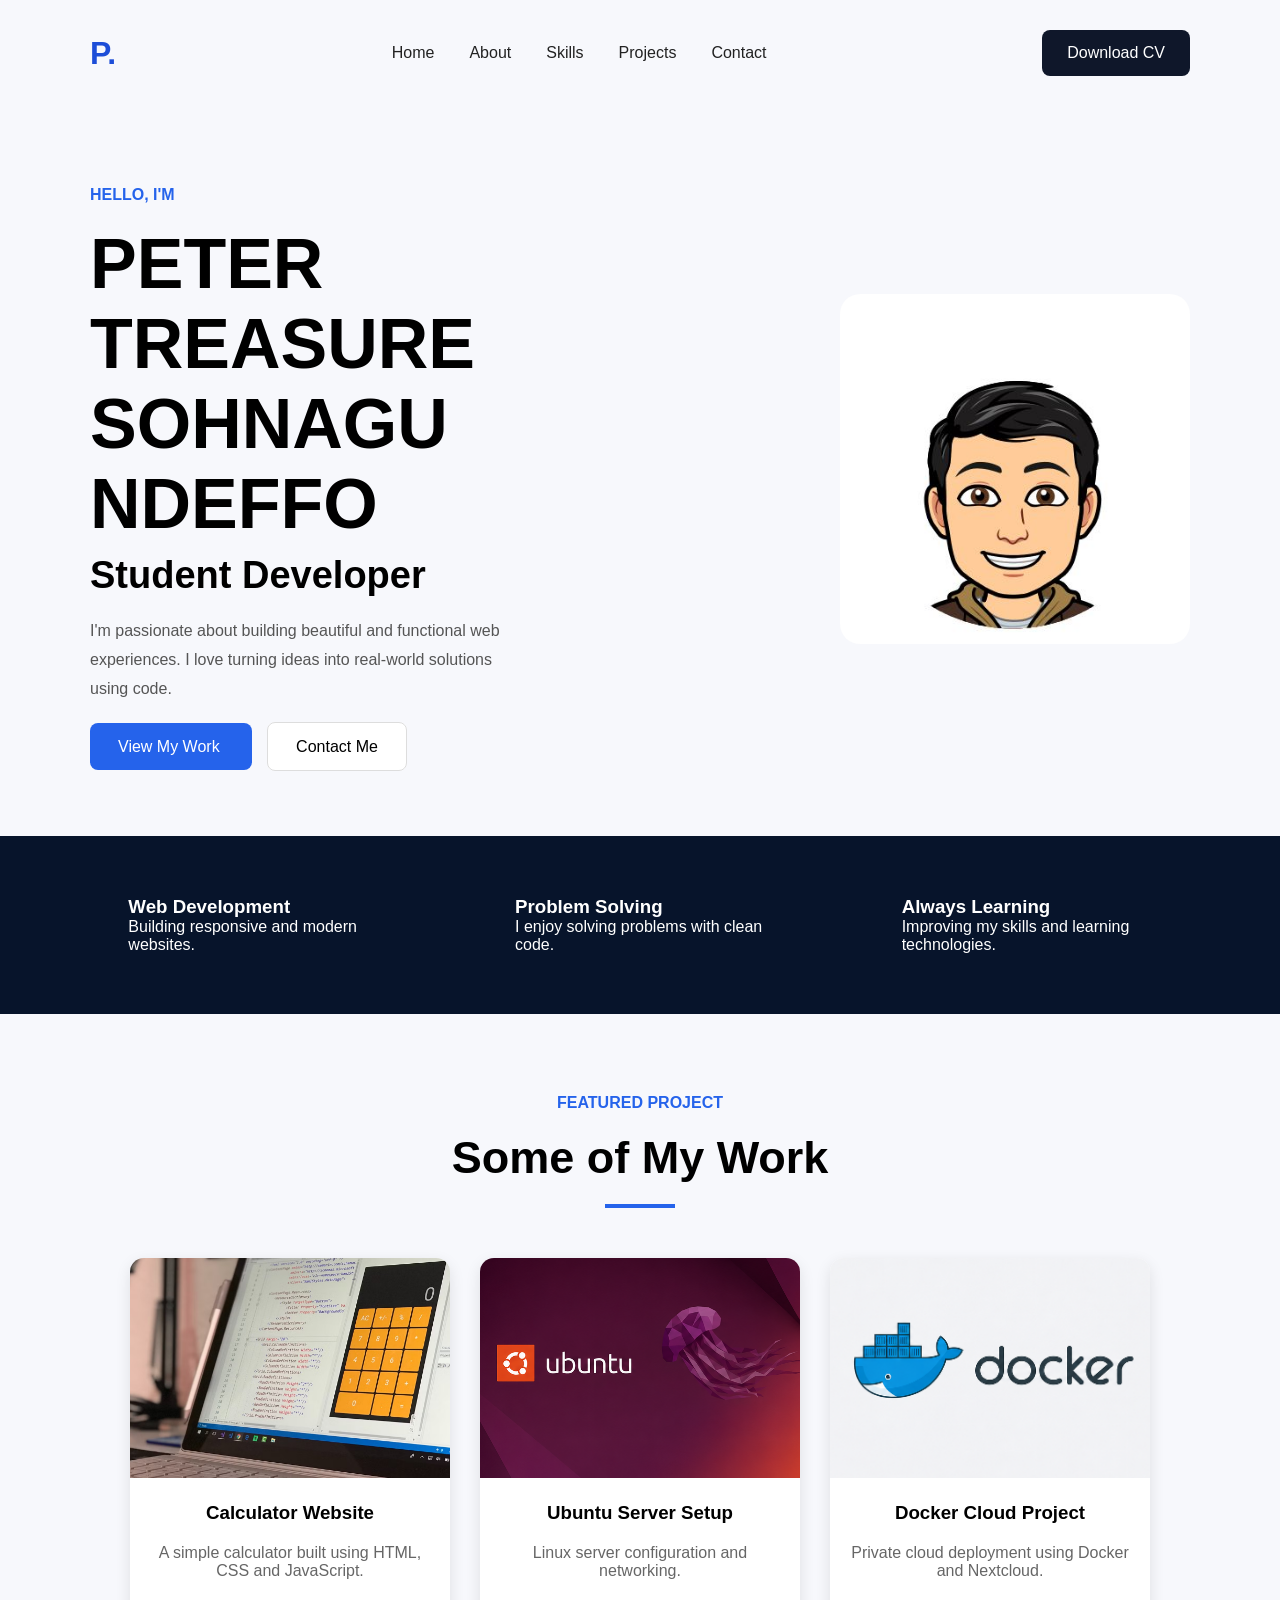
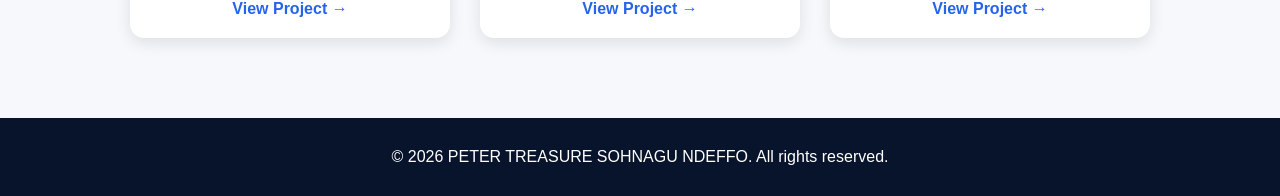
==== index.html @ 87a49a20 "Add files via upload" ====
<!DOCTYPE html>
<html lang="en">
<head>
    <meta charset="UTF-8">
    <meta name="viewport" content="width=device-width, initial-scale=1.0">
    <title>PETER TREASURE SOHNAGU NDEFFO| Portfolio</title>
    <link rel="stylesheet" href="style.css">
</head>
<body>

    <!-- NAVBAR -->
    <header>
        <nav class="navbar">
            <div class="logo">P.</div>

            <ul class="nav-links">
                <li><a class="active" href="index.html">Home</a></li>
                <li><a href="about.html">About</a></li>
                <li><a href="skills.html">Skills</a></li>
                <li><a href="projects.html">Projects</a></li>
                <li><a href="contact.html">Contact</a></li>
            </ul>

                   <a href="PETER_TREASURE_SOHNAGU_NDEFFO_CV.pdf"
download
class="cv-btn">
    Download CV
</a>
        </nav>
    </header>

    <!-- HERO SECTION -->
    <section class="hero">

        <div class="hero-text">

            <p class="hello">
                HELLO, I'M
            </p>

            <h1>
               PETER TREASURE SOHNAGU NDEFFO
            </h1>

            <h2>
                Student Developer
            </h2>

            <p class="description">
                I'm passionate about building beautiful and functional
                web experiences. I love turning ideas into real-world
                solutions using code.
            </p>

            <div class="buttons">
                <a href="projects.html" class="blue-btn">
                    View My Work
                </a>

                <a href="contact.html" class="white-btn">
                    Contact Me
                </a>
            </div>

        </div>

        <!-- PROFILE IMAGE -->
        <div class="hero-image">

            <div class="circle-bg"></div>

            <img src="images/profile.jpg" alt="Profile">

            <div class="blue-dot"></div>

        </div>

    </section>

    <!-- FEATURE SECTION -->
    <section class="features">

        <div class="feature-box">
            <h3>Web Development</h3>
            <p>
                Building responsive and modern websites.
            </p>
        </div>

        <div class="feature-box">
            <h3>Problem Solving</h3>
            <p>
                I enjoy solving problems with clean code.
            </p>
        </div>

        <div class="feature-box">
            <h3>Always Learning</h3>
            <p>
                Improving my skills and learning technologies.
            </p>
        </div>

    </section>

    <!-- MY WORK -->
    <section class="work">

        <p class="featured">
            FEATURED PROJECT
        </p>

        <h2>
            Some of My Work
        </h2>

        <div class="line"></div>

        <div class="cards">

            <div class="card">
                <img src="images\calculator.avif">

                <h3>Calculator Website</h3>

                <p>
                    A simple calculator built using
                    HTML, CSS and JavaScript.
                </p>

                <a href="projects.html">
                    View Project →
                </a>
            </div>

            <div class="card">
                <img src="images\ubuntu.jpg.png">

                <h3>Ubuntu Server Setup</h3>

                <p>
                    Linux server configuration
                    and networking.
                </p>

                <a href="projects.html">
                    View Project →
                </a>
            </div>

            <div class="card">
                <img src="docker.jpg.png">

                <h3>Docker Cloud Project</h3>

                <p>
                    Private cloud deployment
                    using Docker and Nextcloud.
                </p>

                <a href="projects.html">
                    View Project →
                </a>
            </div>

        </div>

    </section>

    <!-- FOOTER -->
    <footer>
        <p>
            © 2026 PETER TREASURE SOHNAGU NDEFFO. All rights reserved.
        </p>
    </footer>

</body>
</html>
---- style.css ----
*{
    margin:0;
    padding:0;
    box-sizing:border-box;
    font-family:Arial, sans-serif;
}

body{
    background:#f7f8fc;
}

/* NAVBAR */

.navbar{
    display:flex;
    justify-content:space-between;
    align-items:center;
    padding:30px 90px;
}

.logo{
    font-size:32px;
    font-weight:bold;
    color:#1d4ed8;
}

.nav-links{
    display:flex;
    list-style:none;
    gap:35px;
}

.nav-links a{
    text-decoration:none;
    color:#222;
    font-weight:500;
    position:relative;
    transition:0.3s ease;
    padding-bottom:5px;
}

/* HOVER EFFECT */

.nav-links a:hover{
    color:#2563eb;
}

/* UNDERLINE ANIMATION */

.nav-links a::after{
    content:'';
    position:absolute;
    left:0;
    bottom:0;
    width:0%;
    height:2px;
    background:#2563eb;
    transition:0.3s ease;
}

.nav-links a:hover::after{
    width:100%;
}

/* ACTIVE PAGE */

.active{
    color:#2563eb;
}

.active::after{
    width:100%;

}

.active{
    color:#2563eb;
}

.cv-btn{
    background:#0f172a;
    color:white;
    border:none;
    padding:14px 25px;
    border-radius:8px;
    cursor:pointer;
    transition:0.3s ease;
    text-decoration: none;
}

/* HOVER EFFECT */

.cv-btn:hover{
    background:#2563eb;
    transform:translateY(-3px);
    box-shadow:0 8px 20px rgba(37,99,235,0.3);
}

/* HERO */

.hero{
    display:flex;
    justify-content:space-between;
    align-items:center;
    padding:80px 90px;
}

.hero-text{
    width:50%;
}

.hello{
    color:#2563eb;
    font-weight:bold;
    margin-bottom:20px;
}

.hero h1{
    font-size:70px;
    margin-bottom:10px;
}

.hero h2{
    font-size:38px;
    margin-bottom:20px;
}

.description{
    color:#555;
    line-height:1.8;
    width:80%;
}

.buttons{
    margin-top:35px;
}

.blue-btn{
    background:#2563eb;
    color:white;
    text-decoration:none;
    padding:15px 28px;
    border-radius:8px;
    margin-right:15px;
}

.white-btn{
    background:white;
    border:1px solid #ddd;
    text-decoration:none;
    color:black;
    padding:15px 28px;
    border-radius:8px;
}

.hero-image{
    position:relative;
}

.circle-bg{
    width:350px;
    height:350px;
    background:#e5e7eb;
    border-radius:50%;
    position:absolute;
}

.hero-image img{
    width:350px;
    position:relative;
    z-index:2;
    border-radius:20px;
}

.blue-dot{
    width:22px;
    height:22px;
    background:#2563eb;
    border-radius:50%;
    position:absolute;
    right:0;
    bottom:20px;
}

/* FEATURES */

.features{
    background:#07142b;
    color:white;
    display:flex;
    justify-content:space-around;
    padding:60px;
}

.feature-box{
    width:250px;
}

/* WORK */

.work{
    text-align:center;
    padding:80px;
}

.featured{
    color:#2563eb;
    font-weight:bold;
}

.work h2{
    font-size:45px;
    margin:20px 0;
}

.line{
    width:70px;
    height:4px;
    background:#2563eb;
    margin:auto;
}

.cards{
    display:flex;
    gap:30px;
    margin-top:50px;
    justify-content:center;
}

.card{
    background:white;
    width:320px;
    border-radius:14px;
    overflow:hidden;
    box-shadow:0 5px 15px rgba(0,0,0,0.1);
}

.card img{
    width:100%;
    height:220px;
    object-fit:cover;
}

.card h3{
    padding:20px;
}

.card p{
    padding:0 20px;
    color:#666;
}

.card a{
    display:block;
    padding:20px;
    text-decoration:none;
    color:#2563eb;
    font-weight:bold;
}

/* FOOTER */

footer{
    background:#07142b;
    color:white;
    text-align:center;
    padding:30px;
}

/* ABOUT PAGE */

.about-page{
    display:flex;
    justify-content:space-between;
    align-items:center;
    padding:100px 90px;
    gap:80px;
}

.about-image{
    width:40%;
}

.about-image img{
    width:100%;
    border-radius:20px;
    box-shadow:0 5px 20px rgba(0,0,0,0.15);
}

.about-content{
    width:50%;
}

.section-title{
    color:#2563eb;
    font-weight:bold;
    margin-bottom:15px;
}

.about-content h1{
    font-size:50px;
}

.line-left{
    width:80px;
    height:4px;
    background:#2563eb;
    margin:20px 0;
}

.about-text{
    color:#555;
    line-height:1.9;
    margin-bottom:20px;
}

.about-cards{
    display:flex;
    gap:20px;
    margin-top:35px;
}

.info-card{
    background:white;
    padding:30px;
    border-radius:15px;
    box-shadow:0 5px 15px rgba(0,0,0,0.1);
    width:220px;
    transition:0.3s;
}

.info-card:hover{
    transform:translateY(-6px);
}

.info-card h3{
    margin-bottom:10px;
}
/* SKILLS PAGE */

.skills-page{
    padding:100px 90px;
    text-align:center;
}

.skills-header h1{
    font-size:50px;
    margin-top:10px;
}

.line-center{
    width:90px;
    height:4px;
    background:#2563eb;
    margin:20px auto;
}

.skills-description{
    color:#666;
    width:60%;
    margin:auto;
    line-height:1.8;
}

.skills-grid{
    display:grid;
    grid-template-columns:repeat(3,1fr);
    gap:30px;
    margin-top:70px;
}

.skill-card{
    background:white;
    padding:40px;
    border-radius:18px;
    box-shadow:0 5px 15px rgba(0,0,0,0.08);
    transition:0.3s ease;
}

.skill-card:hover{
    transform:translateY(-10px);
    box-shadow:0 10px 20px rgba(37,99,235,0.15);
}

.skill-card h3{
    font-size:28px;
    margin-bottom:15px;
    color:#2563eb;
}

.skill-card p{
    color:#666;
}
/* PROJECTS PAGE */

.projects-page{
    padding:100px 90px;
}

.projects-header{
    text-align:center;
}

.projects-header h1{
    font-size:50px;
    margin-top:10px;
}

.projects-description{
    color:#666;
    width:60%;
    margin:auto;
    line-height:1.8;
}

.projects-grid{
    display:grid;
    grid-template-columns:repeat(auto-fit, minmax(320px,1fr));
    gap:35px;
    margin-top:60px;
}

.project-card{
    background:white;
    border-radius:18px;
    overflow:hidden;
    box-shadow:0 5px 15px rgba(0,0,0,0.08);
    transition:0.3s ease;
}

.project-card:hover{
    transform:translateY(-10px);
    box-shadow:0 10px 25px rgba(37,99,235,0.15);
}

.project-card img{
    width:100%;
    height:240px;
    object-fit:cover;
}

.project-content{
    padding:25px;
}

.project-content h3{
    margin-bottom:15px;
}

.project-content p{
    color:#666;
    line-height:1.8;
}

.tech-stack{
    margin:20px 0;
}

.tech-stack span{
    background:#e0ebff;
    color:#2563eb;
    padding:8px 14px;
    border-radius:20px;
    font-size:14px;
    margin-right:8px;
}

.project-buttons{
    display:flex;
    gap:15px;
  
}

.live-btn{
    background:#2563eb;
    color:white;
    border:none;
    padding:12px 18px;
    border-radius:8px;
    cursor:pointer;
    transition:0.3s;
    text-decoration: none;
}

.live-btn:hover{
    background:#1d4ed8;
    transform:translateY(-3px);
}

.code-btn{
    background:white;
    border:1px solid #ccc;
    color: #1d4ed8;
    padding:12px 18px;
    border-radius:8px;
    cursor:pointer;
    transition:0.3s;
    text-decoration: none;
}

.code-btn:hover{
    background:#0f172a;
    color:white;
}
/* CONTACT PAGE */

.contact-page{
    display:flex;
    justify-content:space-between;
    gap:70px;
    padding:100px 90px;
}

.contact-left{
    width:45%;
}

.contact-left h1{
    font-size:50px;
}

.contact-description{
    color:#666;
    margin-top:20px;
    line-height:1.8;
}

.contact-info{
    margin-top:40px;
}

.contact-box{
    display:flex;
    align-items:center;
    gap:20px;
    background:white;
    padding:20px;
    border-radius:15px;
    margin-bottom:20px;
    box-shadow:0 5px 15px rgba(0,0,0,0.08);
    transition:0.3s;
}

.contact-box:hover{
    transform:translateX(8px);
}

.contact-box i{
    font-size:22px;
    color:#2563eb;
}

.contact-right{
    width:50%;
}

form{
    background:white;
    padding:40px;
    border-radius:20px;
    box-shadow:0 5px 15px rgba(0,0,0,0.08);
}

form input,
form textarea{
    width:100%;
    padding:18px;
    border:1px solid #ddd;
    border-radius:10px;
    margin-bottom:20px;
    font-size:16px;
}

.send-btn{
    background:#2563eb;
    color:white;
    border:none;
    padding:16px 30px;
    border-radius:10px;
    cursor:pointer;
    transition:0.3s;
}

.send-btn:hover{
    background:#1d4ed8;
    transform:translateY(-3px);
}
/* SINGLE PROJECT PAGE */

.single-project{
    padding:80px 90px;
}

.back-link{
    text-decoration:none;
    color:#2563eb;
    font-weight:600;
}

.single-project h1{
    text-align:center;
    font-size:45px;
    margin-top:20px;
}

.project-layout{
    display:flex;
    gap:50px;
    margin-top:50px;
}

.project-images{
    flex:1;
}

.main-image{
    width:100%;
    border-radius:20px;
    box-shadow:0 5px 15px
    rgba(0,0,0,0.1);
}

.thumbnail-gallery{
    display:flex;
    gap:15px;
    margin-top:20px;
}

.thumbnail-gallery img{
    width:120px;
    height:80px;
    object-fit:cover;
    border-radius:10px;
    cursor:pointer;
    transition:0.3s;
}

.thumbnail-gallery img:hover{
    transform:scale(1.05);
}

.project-info{
    flex:1;
}

.project-info h3{
    margin-top:25px;
    margin-bottom:15px;
}

.project-info p{
    color:#555;
    line-height:1.8;
}

.feature-list{
    padding-left:20px;
}

.feature-list li{
    margin-bottom:12px;
}
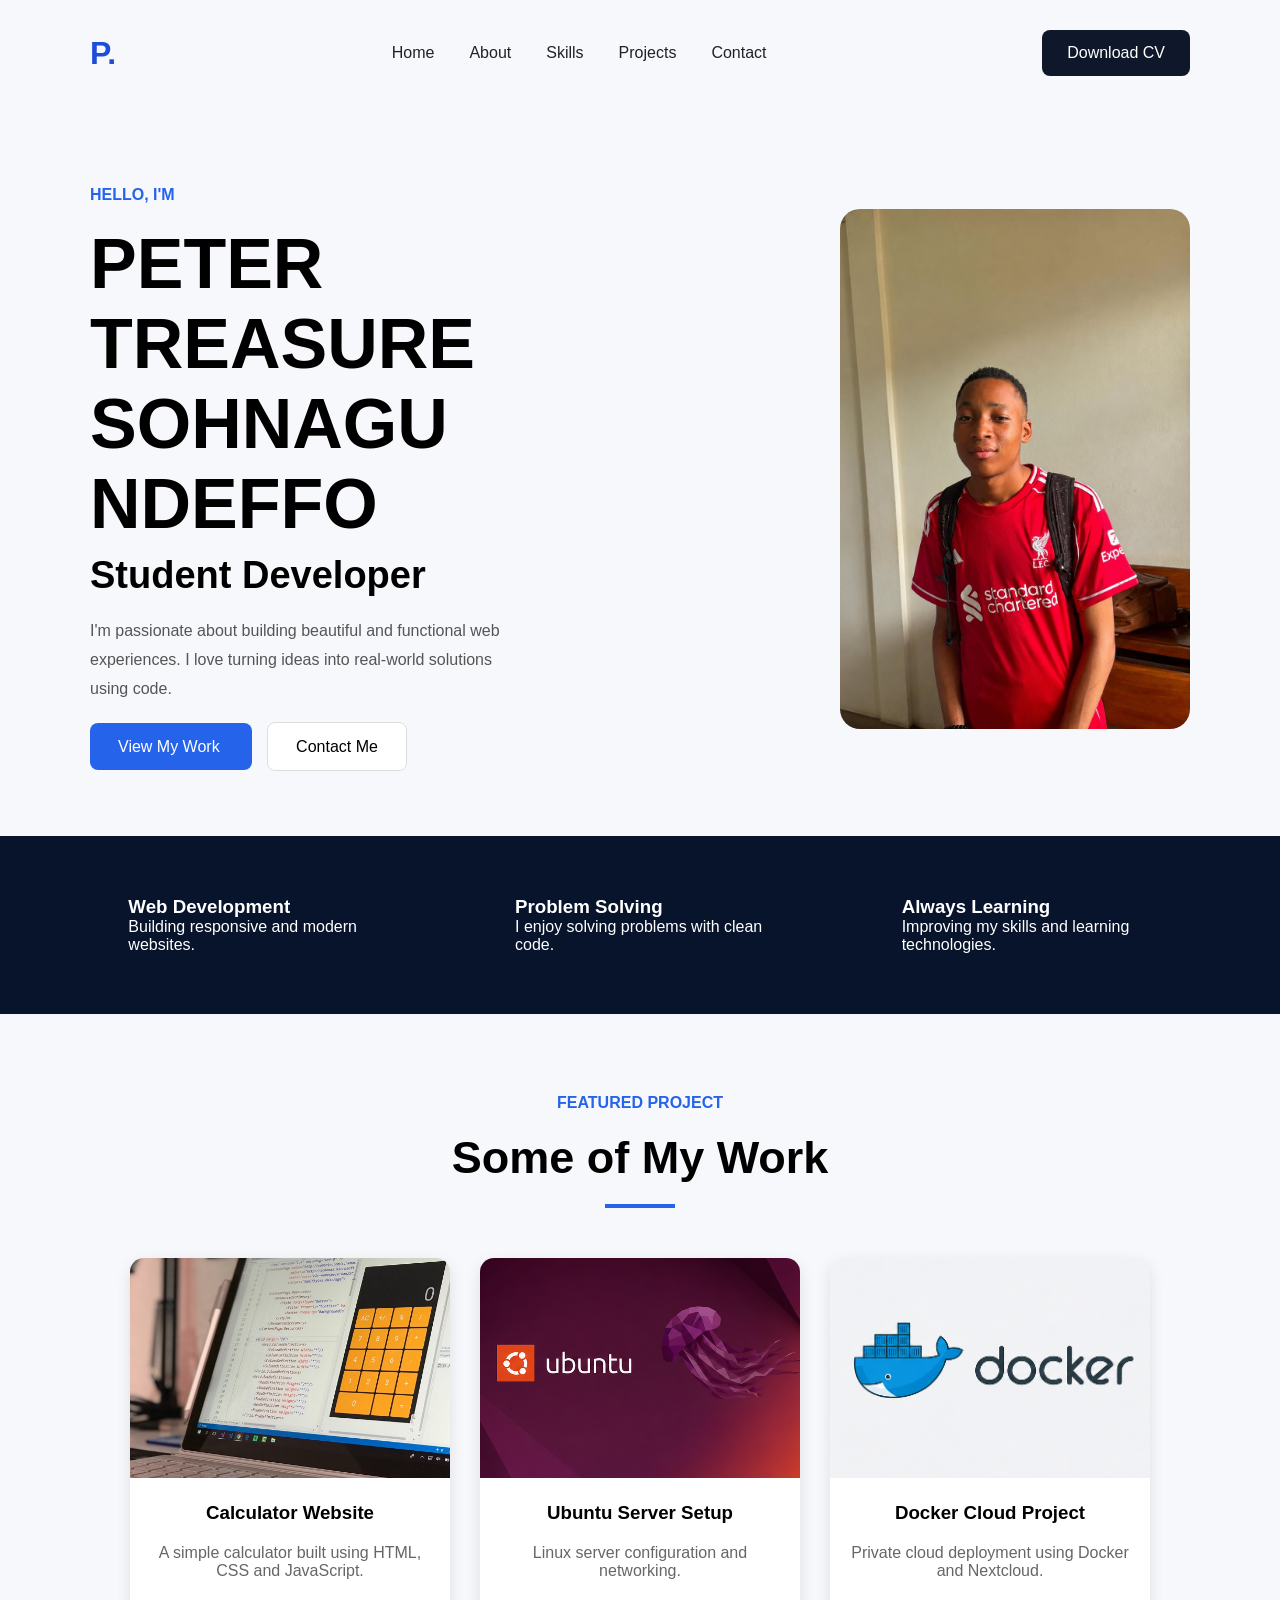
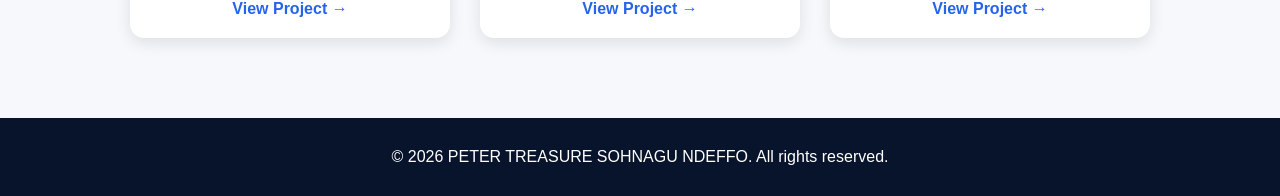
==== commit d1afa943: "Update index.html" ====
--- a/index.html
+++ b/index.html
@@ -69,7 +69,7 @@
 
             <div class="circle-bg"></div>
 
-            <img src="images/profile.jpg" alt="Profile">
+            <img src="profile2.jpeg" alt="Profile">
 
             <div class="blue-dot"></div>
 
@@ -175,4 +175,4 @@
     </footer>
 
 </body>
-</html>+</html>
